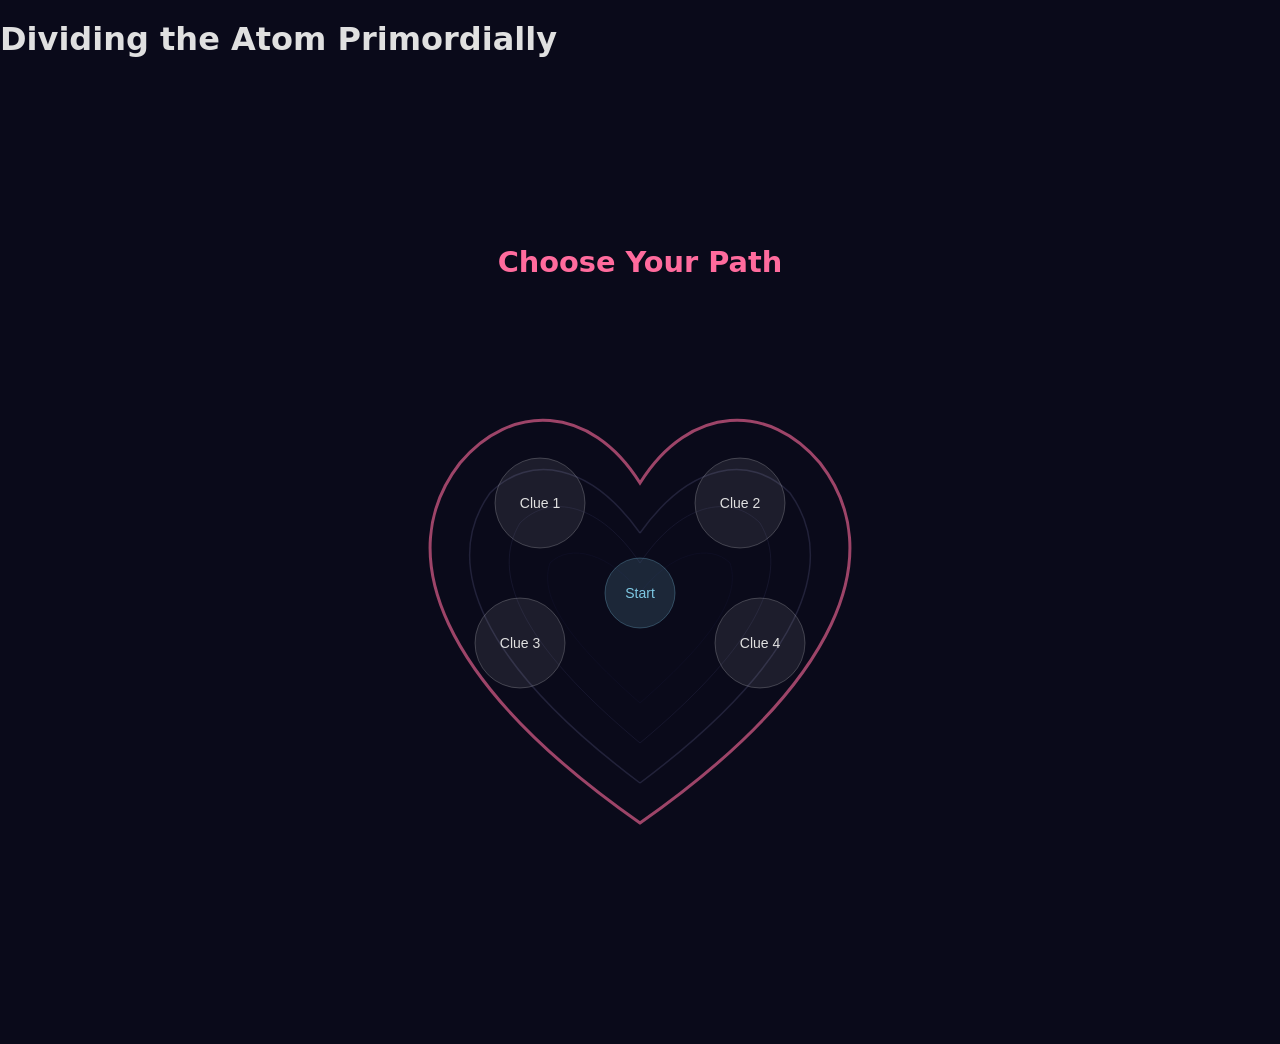
==== index.html @ 1be6e14a "Built site for gh-pages" ====
<!DOCTYPE html>
<html xmlns="http://www.w3.org/1999/xhtml" lang="en" xml:lang="en"><head>

<meta charset="utf-8">
<meta name="generator" content="quarto-1.9.38">

<meta name="viewport" content="width=device-width, initial-scale=1.0, user-scalable=yes">


<title>Dividing the Atom Primordially</title>
<style>
/* Default styles provided by pandoc.
** See https://pandoc.org/MANUAL.html#variables-for-html for config info.
*/
code{white-space: pre-wrap;}
span.smallcaps{font-variant: small-caps;}
div.columns{display: flex; gap: min(4vw, 1.5em);}
div.column{flex: auto; overflow-x: auto;}
div.hanging-indent{margin-left: 1.5em; text-indent: -1.5em;}
ul.task-list{list-style: none;}
ul.task-list li input[type="checkbox"] {
  width: 0.8em;
  margin: 0 0.8em 0.2em -1em; /* quarto-specific, see https://github.com/quarto-dev/quarto-cli/issues/4556 */ 
  vertical-align: middle;
}
.display.math{display: block; text-align: center; margin: 0.5rem auto;}
</style>


<script src="site_libs/clipboard/clipboard.min.js"></script>
<script src="site_libs/quarto-html/tabby.min.js"></script>
<script src="site_libs/quarto-html/popper.min.js"></script>
<script src="site_libs/quarto-html/tippy.umd.min.js"></script>
<script src="site_libs/quarto-html/anchor.min.js"></script>
<link href="site_libs/quarto-html/tippy.css" rel="stylesheet">
<link href="site_libs/quarto-html/light-border.css" rel="stylesheet">
<link href="site_libs/quarto-html/quarto-html-640605f58ae58ee79329c070719e555b.min.css" rel="stylesheet" append-hash="true" data-mode="light">
<link href="site_libs/quarto-html/quarto-syntax-highlighting-15634bcf2e68342d4ad2dfa704d543f6.css" rel="stylesheet" id="quarto-text-highlighting-styles">


<link rel="stylesheet" href="styles.css">
</head>

<body>


<header id="title-block-header">
<h1 class="title">Dividing the Atom Primordially</h1>

</header>


<section id="choose-your-path" class="heart-container">
<h1>Choose Your Path</h1>
<svg class="heart-svg" viewbox="0 0 600 600" xmlns="http://www.w3.org/2000/svg">
  <!-- Heart outline -->
  <path d="M300 520 C 100 380, 50 250, 120 160 C 170 100, 250 100, 300 180 C 350 100, 430 100, 480 160 C 550 250, 500 380, 300 520 Z" fill="none" stroke="#ff6b9d" stroke-width="3" opacity="0.6"></path>

  <!-- Labyrinth decorative paths -->
  <path d="M300 480 C 140 360, 100 260, 150 190 C 190 150, 250 160, 300 230" fill="none" stroke="#3a3a5a" stroke-width="1.5" opacity="0.5"></path>
  <path d="M300 480 C 460 360, 500 260, 450 190 C 410 150, 350 160, 300 230" fill="none" stroke="#3a3a5a" stroke-width="1.5" opacity="0.5"></path>
  <path d="M300 440 C 180 340, 150 270, 180 220 C 210 190, 260 200, 300 260" fill="none" stroke="#2a2a4a" stroke-width="1" opacity="0.4"></path>
  <path d="M300 440 C 420 340, 450 270, 420 220 C 390 190, 340 200, 300 260" fill="none" stroke="#2a2a4a" stroke-width="1" opacity="0.4"></path>
  <path d="M300 400 C 220 330, 200 290, 210 260 C 230 240, 270 250, 300 290" fill="none" stroke="#1a1a3a" stroke-width="1" opacity="0.3"></path>
  <path d="M300 400 C 380 330, 400 290, 390 260 C 370 240, 330 250, 300 290" fill="none" stroke="#1a1a3a" stroke-width="1" opacity="0.3"></path>

  <!-- Clue 1 - Top left zone -->
  <a href="./clue-1/">
    <circle class="clue-zone" cx="200" cy="200" r="45"></circle>
    <text class="clue-label" x="200" y="205">Clue 1</text>
  </a>

  <!-- Clue 2 - Top right zone -->
  <a href="./clue-2/">
    <circle class="clue-zone" cx="400" cy="200" r="45"></circle>
    <text class="clue-label" x="400" y="205">Clue 2</text>
  </a>

  <!-- Clue 3 - Bottom left zone -->
  <a href="./clue-3/">
    <circle class="clue-zone" cx="180" cy="340" r="45"></circle>
    <text class="clue-label" x="180" y="345">Clue 3</text>
  </a>

  <!-- Clue 4 - Bottom right zone -->
  <a href="./clue-4/">
    <circle class="clue-zone" cx="420" cy="340" r="45"></circle>
    <text class="clue-label" x="420" y="345">Clue 4</text>
  </a>

  <!-- Center start link -->
  <a href="./inicio/">
    <circle class="clue-zone" cx="300" cy="290" r="35" style="fill: rgba(126,200,227,0.15); stroke: rgba(126,200,227,0.3);"></circle>
    <text class="clue-label" x="300" y="295" style="fill: #7ec8e3;">Start</text>
  </a>
</svg>
</section>


<script id="quarto-html-after-body" type="application/javascript">
  window.document.addEventListener("DOMContentLoaded", function (event) {
    const tabsets =  window.document.querySelectorAll(".panel-tabset-tabby")
    tabsets.forEach(function(tabset) {
      const tabby = new Tabby('#' + tabset.id);
    });
    const icon = "";
    const anchorJS = new window.AnchorJS();
    anchorJS.options = {
      placement: 'right',
      icon: icon
    };
    anchorJS.add('.anchored');
    const isCodeAnnotation = (el) => {
      for (const clz of el.classList) {
        if (clz.startsWith('code-annotation-')) {                     
          return true;
        }
      }
      return false;
    }
    const onCopySuccess = function(e) {
      // button target
      const button = e.trigger;
      // don't keep focus
      button.blur();
      // flash "checked"
      button.classList.add('code-copy-button-checked');
      var currentTitle = button.getAttribute("title");
      button.setAttribute("title", "Copied!");
      let tooltip;
      if (window.bootstrap) {
        button.setAttribute("data-bs-toggle", "tooltip");
        button.setAttribute("data-bs-placement", "left");
        button.setAttribute("data-bs-title", "Copied!");
        tooltip = new bootstrap.Tooltip(button, 
          { trigger: "manual", 
            customClass: "code-copy-button-tooltip",
            offset: [0, -8]});
        tooltip.show();    
      }
      setTimeout(function() {
        if (tooltip) {
          tooltip.hide();
          button.removeAttribute("data-bs-title");
          button.removeAttribute("data-bs-toggle");
          button.removeAttribute("data-bs-placement");
        }
        button.setAttribute("title", currentTitle);
        button.classList.remove('code-copy-button-checked');
      }, 1000);
      // clear code selection
      e.clearSelection();
    }
    const getTextToCopy = function(trigger) {
      const outerScaffold = trigger.parentElement.cloneNode(true);
      const codeEl = outerScaffold.querySelector('code');
      for (const childEl of codeEl.children) {
        if (isCodeAnnotation(childEl)) {
          childEl.remove();
        }
      }
      return codeEl.innerText;
    }
    const clipboard = new window.ClipboardJS('.code-copy-button:not([data-in-quarto-modal])', {
      text: getTextToCopy
    });
    clipboard.on('success', onCopySuccess);
    if (window.document.getElementById('quarto-embedded-source-code-modal')) {
      const clipboardModal = new window.ClipboardJS('.code-copy-button[data-in-quarto-modal]', {
        text: getTextToCopy,
        container: window.document.getElementById('quarto-embedded-source-code-modal')
      });
      clipboardModal.on('success', onCopySuccess);
    }
      var localhostRegex = new RegExp(/^(?:http|https):\/\/localhost\:?[0-9]*\//);
      var mailtoRegex = new RegExp(/^mailto:/);
        var filterRegex = new RegExp("https:\/\/dar4datascience\.github\.io\/dividing-the-atom-primordially\/");
      var isInternal = (href) => {
          return filterRegex.test(href) || localhostRegex.test(href) || mailtoRegex.test(href);
      }
      // Inspect non-navigation links and adorn them if external
     var links = window.document.querySelectorAll('a[href]:not(.nav-link):not(.navbar-brand):not(.toc-action):not(.sidebar-link):not(.sidebar-item-toggle):not(.pagination-link):not(.no-external):not([aria-hidden]):not(.dropdown-item):not(.quarto-navigation-tool):not(.about-link)');
      for (var i=0; i<links.length; i++) {
        const link = links[i];
        if (!isInternal(link.href)) {
          // undo the damage that might have been done by quarto-nav.js in the case of
          // links that we want to consider external
          if (link.dataset.originalHref !== undefined) {
            link.href = link.dataset.originalHref;
          }
        }
      }
    function tippyHover(el, contentFn, onTriggerFn, onUntriggerFn) {
      const config = {
        allowHTML: true,
        maxWidth: 500,
        delay: 100,
        arrow: false,
        appendTo: function(el) {
            return el.parentElement;
        },
        interactive: true,
        interactiveBorder: 10,
        theme: 'light-border',
        placement: 'bottom-start',
      };
      if (contentFn) {
        config.content = contentFn;
      }
      if (onTriggerFn) {
        config.onTrigger = onTriggerFn;
      }
      if (onUntriggerFn) {
        config.onUntrigger = onUntriggerFn;
      }
      window.tippy(el, config); 
    }
    const noterefs = window.document.querySelectorAll('a[role="doc-noteref"]');
    for (var i=0; i<noterefs.length; i++) {
      const ref = noterefs[i];
      tippyHover(ref, function() {
        // use id or data attribute instead here
        let href = ref.getAttribute('data-footnote-href') || ref.getAttribute('href');
        try { href = new URL(href).hash; } catch {}
        const id = href.replace(/^#\/?/, "");
        const note = window.document.getElementById(id);
        if (note) {
          return note.innerHTML;
        } else {
          return "";
        }
      });
    }
    const xrefs = window.document.querySelectorAll('a.quarto-xref');
    const processXRef = (id, note) => {
      // Strip column container classes
      const stripColumnClz = (el) => {
        el.classList.remove("page-full", "page-columns");
        if (el.children) {
          for (const child of el.children) {
            stripColumnClz(child);
          }
        }
      }
      stripColumnClz(note)
      if (id === null || id.startsWith('sec-')) {
        // Special case sections, only their first couple elements
        const container = document.createElement("div");
        if (note.children && note.children.length > 2) {
          container.appendChild(note.children[0].cloneNode(true));
          for (let i = 1; i < note.children.length; i++) {
            const child = note.children[i];
            if (child.tagName === "P" && child.innerText === "") {
              continue;
            } else {
              container.appendChild(child.cloneNode(true));
              break;
            }
          }
          if (window.Quarto?.typesetMath) {
            window.Quarto.typesetMath(container);
          }
          return container.innerHTML
        } else {
          if (window.Quarto?.typesetMath) {
            window.Quarto.typesetMath(note);
          }
          return note.innerHTML;
        }
      } else {
        // Remove any anchor links if they are present
        const anchorLink = note.querySelector('a.anchorjs-link');
        if (anchorLink) {
          anchorLink.remove();
        }
        if (window.Quarto?.typesetMath) {
          window.Quarto.typesetMath(note);
        }
        if (note.classList.contains("callout")) {
          return note.outerHTML;
        } else {
          return note.innerHTML;
        }
      }
    }
    for (var i=0; i<xrefs.length; i++) {
      const xref = xrefs[i];
      tippyHover(xref, undefined, function(instance) {
        instance.disable();
        let url = xref.getAttribute('href');
        let hash = undefined; 
        if (url.startsWith('#')) {
          hash = url;
        } else {
          try { hash = new URL(url).hash; } catch {}
        }
        if (hash) {
          const id = hash.replace(/^#\/?/, "");
          const note = window.document.getElementById(id);
          if (note !== null) {
            try {
              const html = processXRef(id, note.cloneNode(true));
              instance.setContent(html);
            } finally {
              instance.enable();
              instance.show();
            }
          } else {
            // See if we can fetch this
            fetch(url.split('#')[0])
            .then(res => res.text())
            .then(html => {
              const parser = new DOMParser();
              const htmlDoc = parser.parseFromString(html, "text/html");
              const note = htmlDoc.getElementById(id);
              if (note !== null) {
                const html = processXRef(id, note);
                instance.setContent(html);
              } 
            }).finally(() => {
              instance.enable();
              instance.show();
            });
          }
        } else {
          // See if we can fetch a full url (with no hash to target)
          // This is a special case and we should probably do some content thinning / targeting
          fetch(url)
          .then(res => res.text())
          .then(html => {
            const parser = new DOMParser();
            const htmlDoc = parser.parseFromString(html, "text/html");
            const note = htmlDoc.querySelector('main.content');
            if (note !== null) {
              // This should only happen for chapter cross references
              // (since there is no id in the URL)
              // remove the first header
              if (note.children.length > 0 && note.children[0].tagName === "HEADER") {
                note.children[0].remove();
              }
              const html = processXRef(null, note);
              instance.setContent(html);
            } 
          }).finally(() => {
            instance.enable();
            instance.show();
          });
        }
      }, function(instance) {
      });
    }
        let selectedAnnoteEl;
        const selectorForAnnotation = ( cell, annotation) => {
          let cellAttr = 'data-code-cell="' + cell + '"';
          let lineAttr = 'data-code-annotation="' +  annotation + '"';
          const selector = 'span[' + cellAttr + '][' + lineAttr + ']';
          return selector;
        }
        const selectCodeLines = (annoteEl) => {
          const doc = window.document;
          const targetCell = annoteEl.getAttribute("data-target-cell");
          const targetAnnotation = annoteEl.getAttribute("data-target-annotation");
          const annoteSpan = window.document.querySelector(selectorForAnnotation(targetCell, targetAnnotation));
          const lines = annoteSpan.getAttribute("data-code-lines").split(",");
          const lineIds = lines.map((line) => {
            return targetCell + "-" + line;
          })
          let top = null;
          let height = null;
          let parent = null;
          if (lineIds.length > 0) {
              //compute the position of the single el (top and bottom and make a div)
              const el = window.document.getElementById(lineIds[0]);
              top = el.offsetTop;
              height = el.offsetHeight;
              parent = el.parentElement.parentElement;
            if (lineIds.length > 1) {
              const lastEl = window.document.getElementById(lineIds[lineIds.length - 1]);
              const bottom = lastEl.offsetTop + lastEl.offsetHeight;
              height = bottom - top;
            }
            if (top !== null && height !== null && parent !== null) {
              // cook up a div (if necessary) and position it 
              let div = window.document.getElementById("code-annotation-line-highlight");
              if (div === null) {
                div = window.document.createElement("div");
                div.setAttribute("id", "code-annotation-line-highlight");
                div.style.position = 'absolute';
                parent.appendChild(div);
              }
              div.style.top = top - 2 + "px";
              div.style.height = height + 4 + "px";
              div.style.left = 0;
              let gutterDiv = window.document.getElementById("code-annotation-line-highlight-gutter");
              if (gutterDiv === null) {
                gutterDiv = window.document.createElement("div");
                gutterDiv.setAttribute("id", "code-annotation-line-highlight-gutter");
                gutterDiv.style.position = 'absolute';
                const codeCell = window.document.getElementById(targetCell);
                const gutter = codeCell.querySelector('.code-annotation-gutter');
                gutter.appendChild(gutterDiv);
              }
              gutterDiv.style.top = top - 2 + "px";
              gutterDiv.style.height = height + 4 + "px";
            }
            selectedAnnoteEl = annoteEl;
          }
        };
        const unselectCodeLines = () => {
          const elementsIds = ["code-annotation-line-highlight", "code-annotation-line-highlight-gutter"];
          elementsIds.forEach((elId) => {
            const div = window.document.getElementById(elId);
            if (div) {
              div.remove();
            }
          });
          selectedAnnoteEl = undefined;
        };
          // Handle positioning of the toggle
      window.addEventListener(
        "resize",
        throttle(() => {
          elRect = undefined;
          if (selectedAnnoteEl) {
            selectCodeLines(selectedAnnoteEl);
          }
        }, 10)
      );
      function throttle(fn, ms) {
      let throttle = false;
      let timer;
        return (...args) => {
          if(!throttle) { // first call gets through
              fn.apply(this, args);
              throttle = true;
          } else { // all the others get throttled
              if(timer) clearTimeout(timer); // cancel #2
              timer = setTimeout(() => {
                fn.apply(this, args);
                timer = throttle = false;
              }, ms);
          }
        };
      }
        // Attach click handler to the DT
        const annoteDls = window.document.querySelectorAll('dt[data-target-cell]');
        for (const annoteDlNode of annoteDls) {
          annoteDlNode.addEventListener('click', (event) => {
            const clickedEl = event.target;
            if (clickedEl !== selectedAnnoteEl) {
              unselectCodeLines();
              const activeEl = window.document.querySelector('dt[data-target-cell].code-annotation-active');
              if (activeEl) {
                activeEl.classList.remove('code-annotation-active');
              }
              selectCodeLines(clickedEl);
              clickedEl.classList.add('code-annotation-active');
            } else {
              // Unselect the line
              unselectCodeLines();
              clickedEl.classList.remove('code-annotation-active');
            }
          });
        }
    const findCites = (el) => {
      const parentEl = el.parentElement;
      if (parentEl) {
        const cites = parentEl.dataset.cites;
        if (cites) {
          return {
            el,
            cites: cites.split(' ')
          };
        } else {
          return findCites(el.parentElement)
        }
      } else {
        return undefined;
      }
    };
    var bibliorefs = window.document.querySelectorAll('a[role="doc-biblioref"]');
    for (var i=0; i<bibliorefs.length; i++) {
      const ref = bibliorefs[i];
      const citeInfo = findCites(ref);
      if (citeInfo) {
        tippyHover(citeInfo.el, function() {
          var popup = window.document.createElement('div');
          citeInfo.cites.forEach(function(cite) {
            var citeDiv = window.document.createElement('div');
            citeDiv.classList.add('hanging-indent');
            citeDiv.classList.add('csl-entry');
            var biblioDiv = window.document.getElementById('ref-' + cite);
            if (biblioDiv) {
              citeDiv.innerHTML = biblioDiv.innerHTML;
            }
            popup.appendChild(citeDiv);
          });
          return popup.innerHTML;
        });
      }
    }
  });
  </script>




</body></html>
---- site_libs/quarto-html/tippy.css ----
.tippy-box[data-animation=fade][data-state=hidden]{opacity:0}[data-tippy-root]{max-width:calc(100vw - 10px)}.tippy-box{position:relative;background-color:#333;color:#fff;border-radius:4px;font-size:14px;line-height:1.4;white-space:normal;outline:0;transition-property:transform,visibility,opacity}.tippy-box[data-placement^=top]>.tippy-arrow{bottom:0}.tippy-box[data-placement^=top]>.tippy-arrow:before{bottom:-7px;left:0;border-width:8px 8px 0;border-top-color:initial;transform-origin:center top}.tippy-box[data-placement^=bottom]>.tippy-arrow{top:0}.tippy-box[data-placement^=bottom]>.tippy-arrow:before{top:-7px;left:0;border-width:0 8px 8px;border-bottom-color:initial;transform-origin:center bottom}.tippy-box[data-placement^=left]>.tippy-arrow{right:0}.tippy-box[data-placement^=left]>.tippy-arrow:before{border-width:8px 0 8px 8px;border-left-color:initial;right:-7px;transform-origin:center left}.tippy-box[data-placement^=right]>.tippy-arrow{left:0}.tippy-box[data-placement^=right]>.tippy-arrow:before{left:-7px;border-width:8px 8px 8px 0;border-right-color:initial;transform-origin:center right}.tippy-box[data-inertia][data-state=visible]{transition-timing-function:cubic-bezier(.54,1.5,.38,1.11)}.tippy-arrow{width:16px;height:16px;color:#333}.tippy-arrow:before{content:"";position:absolute;border-color:transparent;border-style:solid}.tippy-content{position:relative;padding:5px 9px;z-index:1}
---- site_libs/quarto-html/light-border.css ----
.tippy-box[data-theme~=light-border]{background-color:#fff;background-clip:padding-box;border:1px solid rgba(0,8,16,.15);color:#333;box-shadow:0 4px 14px -2px rgba(0,8,16,.08)}.tippy-box[data-theme~=light-border]>.tippy-backdrop{background-color:#fff}.tippy-box[data-theme~=light-border]>.tippy-arrow:after,.tippy-box[data-theme~=light-border]>.tippy-svg-arrow:after{content:"";position:absolute;z-index:-1}.tippy-box[data-theme~=light-border]>.tippy-arrow:after{border-color:transparent;border-style:solid}.tippy-box[data-theme~=light-border][data-placement^=top]>.tippy-arrow:before{border-top-color:#fff}.tippy-box[data-theme~=light-border][data-placement^=top]>.tippy-arrow:after{border-top-color:rgba(0,8,16,.2);border-width:7px 7px 0;top:17px;left:1px}.tippy-box[data-theme~=light-border][data-placement^=top]>.tippy-svg-arrow>svg{top:16px}.tippy-box[data-theme~=light-border][data-placement^=top]>.tippy-svg-arrow:after{top:17px}.tippy-box[data-theme~=light-border][data-placement^=bottom]>.tippy-arrow:before{border-bottom-color:#fff;bottom:16px}.tippy-box[data-theme~=light-border][data-placement^=bottom]>.tippy-arrow:after{border-bottom-color:rgba(0,8,16,.2);border-width:0 7px 7px;bottom:17px;left:1px}.tippy-box[data-theme~=light-border][data-placement^=bottom]>.tippy-svg-arrow>svg{bottom:16px}.tippy-box[data-theme~=light-border][data-placement^=bottom]>.tippy-svg-arrow:after{bottom:17px}.tippy-box[data-theme~=light-border][data-placement^=left]>.tippy-arrow:before{border-left-color:#fff}.tippy-box[data-theme~=light-border][data-placement^=left]>.tippy-arrow:after{border-left-color:rgba(0,8,16,.2);border-width:7px 0 7px 7px;left:17px;top:1px}.tippy-box[data-theme~=light-border][data-placement^=left]>.tippy-svg-arrow>svg{left:11px}.tippy-box[data-theme~=light-border][data-placement^=left]>.tippy-svg-arrow:after{left:12px}.tippy-box[data-theme~=light-border][data-placement^=right]>.tippy-arrow:before{border-right-color:#fff;right:16px}.tippy-box[data-theme~=light-border][data-placement^=right]>.tippy-arrow:after{border-width:7px 7px 7px 0;right:17px;top:1px;border-right-color:rgba(0,8,16,.2)}.tippy-box[data-theme~=light-border][data-placement^=right]>.tippy-svg-arrow>svg{right:11px}.tippy-box[data-theme~=light-border][data-placement^=right]>.tippy-svg-arrow:after{right:12px}.tippy-box[data-theme~=light-border]>.tippy-svg-arrow{fill:#fff}.tippy-box[data-theme~=light-border]>.tippy-svg-arrow:after{background-image:url([data-uri]);background-size:16px 6px;width:16px;height:6px}
---- site_libs/quarto-html/quarto-html-640605f58ae58ee79329c070719e555b.min.css ----
.top-right{position:absolute;top:1em;right:1em}.visually-hidden{border:0;clip:rect(0 0 0 0);height:auto;margin:0;overflow:hidden;padding:0;position:absolute;width:1px;white-space:nowrap}.hidden{display:none !important}.zindex-bottom{z-index:-1 !important}figure.figure{display:block}.quarto-layout-panel{margin-bottom:1em}.quarto-layout-panel>figure{width:100%}.quarto-layout-panel>figure>figcaption,.quarto-layout-panel>.panel-caption{margin-top:10pt}.quarto-layout-panel>.table-caption{margin-top:0px}.table-caption p{margin-bottom:.5em}.quarto-layout-row{display:flex;flex-direction:row;align-items:flex-start}.quarto-layout-valign-top{align-items:flex-start}.quarto-layout-valign-bottom{align-items:flex-end}.quarto-layout-valign-center{align-items:center}.quarto-layout-cell{position:relative;margin-right:20px}.quarto-layout-cell:last-child{margin-right:0}.quarto-layout-cell figure,.quarto-layout-cell>p{margin:.2em}.quarto-layout-cell img{max-width:100%}.quarto-layout-cell .html-widget{width:100% !important}.quarto-layout-cell div figure p{margin:0}.quarto-layout-cell figure{display:block;margin-inline-start:0;margin-inline-end:0}.quarto-layout-cell table{display:inline-table}.quarto-layout-cell-subref figcaption,figure .quarto-layout-row figure figcaption{text-align:center;font-style:italic}.quarto-figure{position:relative;margin-bottom:1em}.quarto-figure>figure{width:100%;margin-bottom:0}.quarto-figure-left>figure>p,.quarto-figure-left>figure>div{text-align:left}.quarto-figure-center>figure>p,.quarto-figure-center>figure>div{text-align:center}.quarto-figure-right>figure>p,.quarto-figure-right>figure>div{text-align:right}.quarto-figure>figure>div.cell-annotation,.quarto-figure>figure>div code{text-align:left}figure>p:empty{display:none}figure>p:first-child{margin-top:0;margin-bottom:0}figure>figcaption.quarto-float-caption-bottom{margin-bottom:.5em}figure>figcaption.quarto-float-caption-top{margin-top:.5em}div[id^=tbl-]{position:relative}.quarto-figure>.anchorjs-link{position:absolute;top:.6em;right:.5em}div[id^=tbl-]>.anchorjs-link{position:absolute;top:.7em;right:.3em}.quarto-figure:hover>.anchorjs-link,div[id^=tbl-]:hover>.anchorjs-link,h2:hover>.anchorjs-link,h3:hover>.anchorjs-link,h4:hover>.anchorjs-link,h5:hover>.anchorjs-link,h6:hover>.anchorjs-link,.reveal-anchorjs-link>.anchorjs-link{opacity:1}#title-block-header{margin-block-end:1rem;position:relative;margin-top:-1px}#title-block-header .abstract{margin-block-start:1rem}#title-block-header .abstract .abstract-title{font-weight:600}#title-block-header a{text-decoration:none}#title-block-header .author,#title-block-header .date,#title-block-header .doi{margin-block-end:.2rem}#title-block-header .quarto-title-block>div{display:flex}#title-block-header .quarto-title-block>div>h1{flex-grow:1}#title-block-header .quarto-title-block>div>button{flex-shrink:0;height:2.25rem;margin-top:0}tr.header>th>p:last-of-type{margin-bottom:0px}table,table.table{margin-top:.5rem;margin-bottom:.5rem}caption,.table-caption{padding-top:.5rem;padding-bottom:.5rem;text-align:center}figure.quarto-float-tbl figcaption.quarto-float-caption-top{margin-top:.5rem;margin-bottom:.25rem;text-align:center}figure.quarto-float-tbl figcaption.quarto-float-caption-bottom{padding-top:.25rem;margin-bottom:.5rem;text-align:center}.utterances{max-width:none;margin-left:-8px}iframe{margin-bottom:1em}details{margin-bottom:1em}details[show]{margin-bottom:0}details>summary{color:rgb(110.5,110.5,110.5)}details>summary>p:only-child{display:inline}div.code-copy-outer-scaffold{position:relative}dd code:not(.sourceCode),p code:not(.sourceCode){white-space:pre-wrap}code{white-space:pre}@media print{code{white-space:pre-wrap}}pre>code{display:block}pre>code.sourceCode{white-space:pre}pre>code.sourceCode>span>a:first-child::before{text-decoration:none}pre.code-overflow-wrap>code.sourceCode{white-space:pre-wrap}pre.code-overflow-scroll>code.sourceCode{white-space:pre}code a:any-link{color:inherit;text-decoration:none}code a:hover{color:inherit;text-decoration:underline}ul.task-list{padding-left:1em}[data-tippy-root]{display:inline-block}.tippy-content .footnote-back{display:none}.footnote-back{margin-left:.2em}.tippy-content{overflow-x:auto}.quarto-embedded-source-code{display:none}.quarto-unresolved-ref{font-weight:600}.quarto-cover-image{max-width:35%;float:right;margin-left:30px}.cell-output-display .widget-subarea{margin-bottom:1em}.cell-output-display:not(.no-overflow-x),.knitsql-table:not(.no-overflow-x){overflow-x:auto}.panel-input{margin-bottom:1em}.panel-input>div,.panel-input>div>div{display:inline-block;vertical-align:top;padding-right:12px}.panel-input>p:last-child{margin-bottom:0}.layout-sidebar{margin-bottom:1em}.layout-sidebar .tab-content{border:none}.tab-content>.page-columns.active{display:grid}div.sourceCode>iframe{width:100%;height:300px;margin-bottom:-0.5em}a{text-underline-offset:3px}.callout pre.sourceCode{padding-left:0}div.ansi-escaped-output{font-family:monospace;display:block}/*!
*
* ansi colors from IPython notebook's
*
* we also add `bright-[color]-` synonyms for the `-[color]-intense` classes since
* that seems to be what ansi_up emits
*
*/.ansi-black-fg{color:#3e424d}.ansi-black-bg{background-color:#3e424d}.ansi-black-intense-black,.ansi-bright-black-fg{color:#282c36}.ansi-black-intense-black,.ansi-bright-black-bg{background-color:#282c36}.ansi-red-fg{color:#e75c58}.ansi-red-bg{background-color:#e75c58}.ansi-red-intense-red,.ansi-bright-red-fg{color:#b22b31}.ansi-red-intense-red,.ansi-bright-red-bg{background-color:#b22b31}.ansi-green-fg{color:#00a250}.ansi-green-bg{background-color:#00a250}.ansi-green-intense-green,.ansi-bright-green-fg{color:#007427}.ansi-green-intense-green,.ansi-bright-green-bg{background-color:#007427}.ansi-yellow-fg{color:#ddb62b}.ansi-yellow-bg{background-color:#ddb62b}.ansi-yellow-intense-yellow,.ansi-bright-yellow-fg{color:#b27d12}.ansi-yellow-intense-yellow,.ansi-bright-yellow-bg{background-color:#b27d12}.ansi-blue-fg{color:#208ffb}.ansi-blue-bg{background-color:#208ffb}.ansi-blue-intense-blue,.ansi-bright-blue-fg{color:#0065ca}.ansi-blue-intense-blue,.ansi-bright-blue-bg{background-color:#0065ca}.ansi-magenta-fg{color:#d160c4}.ansi-magenta-bg{background-color:#d160c4}.ansi-magenta-intense-magenta,.ansi-bright-magenta-fg{color:#a03196}.ansi-magenta-intense-magenta,.ansi-bright-magenta-bg{background-color:#a03196}.ansi-cyan-fg{color:#60c6c8}.ansi-cyan-bg{background-color:#60c6c8}.ansi-cyan-intense-cyan,.ansi-bright-cyan-fg{color:#258f8f}.ansi-cyan-intense-cyan,.ansi-bright-cyan-bg{background-color:#258f8f}.ansi-white-fg{color:#c5c1b4}.ansi-white-bg{background-color:#c5c1b4}.ansi-white-intense-white,.ansi-bright-white-fg{color:#a1a6b2}.ansi-white-intense-white,.ansi-bright-white-bg{background-color:#a1a6b2}.ansi-default-inverse-fg{color:#fff}.ansi-default-inverse-bg{background-color:#000}.ansi-bold{font-weight:bold}.ansi-underline{text-decoration:underline}:root{--quarto-body-bg: #fff;--quarto-body-color: #222;--quarto-text-muted: rgb(110.5, 110.5, 110.5);--quarto-border-color: rgb(110.5, 110.5, 110.5);--quarto-border-width: 1px;--quarto-border-radius: 4px}table.gt_table{color:var(--quarto-body-color);font-size:1em;width:100%;background-color:rgba(0,0,0,0);border-top-width:inherit;border-bottom-width:inherit;border-color:var(--quarto-border-color)}table.gt_table th.gt_column_spanner_outer{color:var(--quarto-body-color);background-color:rgba(0,0,0,0);border-top-width:inherit;border-bottom-width:inherit;border-color:var(--quarto-border-color)}table.gt_table th.gt_col_heading{color:var(--quarto-body-color);font-weight:bold;background-color:rgba(0,0,0,0)}table.gt_table thead.gt_col_headings{border-bottom:1px solid currentColor;border-top-width:inherit;border-top-color:var(--quarto-border-color)}table.gt_table thead.gt_col_headings:not(:first-child){border-top-width:1px;border-top-color:var(--quarto-border-color)}table.gt_table td.gt_row{border-bottom-width:1px;border-bottom-color:var(--quarto-border-color);border-top-width:0px}table.gt_table tbody.gt_table_body{border-top-width:1px;border-bottom-width:1px;border-bottom-color:var(--quarto-border-color);border-top-color:currentColor}div.columns{display:initial;gap:initial}div.column{display:inline-block;overflow-x:initial;vertical-align:top;width:50%}.code-annotation-tip-content{word-wrap:break-word}.code-annotation-container-hidden{display:none !important}dl.code-annotation-container-grid{display:grid;grid-template-columns:min-content auto}dl.code-annotation-container-grid dt{grid-column:1}dl.code-annotation-container-grid dd{grid-column:2}pre.sourceCode.code-annotation-code{padding-right:0}code.sourceCode .code-annotation-anchor{z-index:100;position:relative;float:right;background-color:rgba(0,0,0,0)}input[type=checkbox]{margin-right:.5ch}:root{--mermaid-bg-color: #fff;--mermaid-edge-color: #999;--mermaid-node-fg-color: #222;--mermaid-fg-color: #222;--mermaid-fg-color--lighter: rgb(59.5, 59.5, 59.5);--mermaid-fg-color--lightest: #555555;--mermaid-font-family: sans-serif;--mermaid-label-bg-color: #fff;--mermaid-label-fg-color: #468;--mermaid-node-bg-color: rgba(68, 102, 136, 0.1);--mermaid-node-fg-color: #222}@media print{:root{font-size:11pt}#quarto-sidebar,#TOC,.nav-page{display:none}.page-columns .content{grid-column-start:page-start}.fixed-top{position:relative}.panel-caption,.figure-caption,figcaption{color:#666}}body.quarto-light .dark-content{display:none !important}body.quarto-dark .light-content{display:none !important}.code-copy-button{position:absolute;top:0;right:0;border:0;margin-top:5px;margin-right:5px;background-color:rgba(0,0,0,0);z-index:3}.code-copy-button-tooltip{font-size:.75em}div.code-copy-outer-scaffold:hover>.code-copy-button>.bi::before{display:inline-block;height:1rem;width:1rem;content:"";vertical-align:-0.125em;background-image:url('data:image/svg+xml,<svg xmlns="http://www.w3.org/2000/svg" width="16" height="16" fill="rgb(111, 111, 111)" viewBox="0 0 16 16"><path d="M4 1.5H3a2 2 0 0 0-2 2V14a2 2 0 0 0 2 2h10a2 2 0 0 0 2-2V3.5a2 2 0 0 0-2-2h-1v1h1a1 1 0 0 1 1 1V14a1 1 0 0 1-1 1H3a1 1 0 0 1-1-1V3.5a1 1 0 0 1 1-1h1v-1z"/><path d="M9.5 1a.5.5 0 0 1 .5.5v1a.5.5 0 0 1-.5.5h-3a.5.5 0 0 1-.5-.5v-1a.5.5 0 0 1 .5-.5h3zm-3-1A1.5 1.5 0 0 0 5 1.5v1A1.5 1.5 0 0 0 6.5 4h3A1.5 1.5 0 0 0 11 2.5v-1A1.5 1.5 0 0 0 9.5 0h-3z"/></svg>');background-repeat:no-repeat;background-size:1rem 1rem}div.code-copy-outer-scaffold:hover>.code-copy-button-checked>.bi::before{background-image:url('data:image/svg+xml,<svg xmlns="http://www.w3.org/2000/svg" width="16" height="16" fill="rgb(111, 111, 111)" viewBox="0 0 16 16"><path d="M13.854 3.646a.5.5 0 0 1 0 .708l-7 7a.5.5 0 0 1-.708 0l-3.5-3.5a.5.5 0 1 1 .708-.708L6.5 10.293l6.646-6.647a.5.5 0 0 1 .708 0z"/></svg>')}div.code-copy-outer-scaffold:hover>.code-copy-button:hover>.bi::before{background-image:url('data:image/svg+xml,<svg xmlns="http://www.w3.org/2000/svg" width="16" height="16" fill="rgb(13, 110, 253)" viewBox="0 0 16 16"><path d="M4 1.5H3a2 2 0 0 0-2 2V14a2 2 0 0 0 2 2h10a2 2 0 0 0 2-2V3.5a2 2 0 0 0-2-2h-1v1h1a1 1 0 0 1 1 1V14a1 1 0 0 1-1 1H3a1 1 0 0 1-1-1V3.5a1 1 0 0 1 1-1h1v-1z"/><path d="M9.5 1a.5.5 0 0 1 .5.5v1a.5.5 0 0 1-.5.5h-3a.5.5 0 0 1-.5-.5v-1a.5.5 0 0 1 .5-.5h3zm-3-1A1.5 1.5 0 0 0 5 1.5v1A1.5 1.5 0 0 0 6.5 4h3A1.5 1.5 0 0 0 11 2.5v-1A1.5 1.5 0 0 0 9.5 0h-3z"/></svg>')}div.code-copy-outer-scaffold:hover>.code-copy-button-checked:hover>.bi::before{background-image:url('data:image/svg+xml,<svg xmlns="http://www.w3.org/2000/svg" width="16" height="16" fill="rgb(13, 110, 253)"  viewBox="0 0 16 16"><path d="M13.854 3.646a.5.5 0 0 1 0 .708l-7 7a.5.5 0 0 1-.708 0l-3.5-3.5a.5.5 0 1 1 .708-.708L6.5 10.293l6.646-6.647a.5.5 0 0 1 .708 0z"/></svg>')}.panel-tabset [role=tablist]{border-bottom:1px solid #dee2e6;list-style:none;margin:0;padding:0;width:100%}.panel-tabset [role=tablist] *{-webkit-box-sizing:border-box;box-sizing:border-box}@media(min-width: 30em){.panel-tabset [role=tablist] li{display:inline-block}}.panel-tabset [role=tab]{border:1px solid rgba(0,0,0,0);border-top-color:#dee2e6;display:block;padding:.5em 1em;text-decoration:none}@media(min-width: 30em){.panel-tabset [role=tab]{border-top-color:rgba(0,0,0,0);display:inline-block;margin-bottom:-1px}}.panel-tabset [role=tab][aria-selected=true]{background-color:#dee2e6}@media(min-width: 30em){.panel-tabset [role=tab][aria-selected=true]{background-color:rgba(0,0,0,0);border:1px solid #dee2e6;border-bottom-color:#fff}}@media(min-width: 30em){.panel-tabset [role=tab]:hover:not([aria-selected=true]){border:1px solid #dee2e6}}.img-fluid{max-width:100%;height:auto}:root{--quarto-scss-export-body-bg: #fff;--quarto-scss-export-body-color: #222;--quarto-scss-export-text-muted: rgb(110.5, 110.5, 110.5);--quarto-scss-export-border-color: rgb(110.5, 110.5, 110.5);--quarto-scss-export-table-border-color: rgb(110.5, 110.5, 110.5);--quarto-scss-export-btn-code-copy-color: rgb(110.5, 110.5, 110.5);--quarto-scss-export-btn-code-copy-color-active: #0d6efd;--quarto-scss-export-primary: #468;--quarto-scss-export-secondary: #999;--quarto-scss-export-mermaid-bg-color: #fff;--quarto-scss-export-mermaid-edge-color: #999;--quarto-scss-export-mermaid-node-fg-color: #222;--quarto-scss-export-mermaid-fg-color: #222;--quarto-scss-export-mermaid-fg-color--lighter: rgb(59.5, 59.5, 59.5);--quarto-scss-export-mermaid-fg-color--lightest: #555555;--quarto-scss-export-mermaid-label-bg-color: #fff;--quarto-scss-export-mermaid-label-fg-color: #468;--quarto-scss-export-mermaid-node-bg-color: rgba(68, 102, 136, 0.1);--quarto-scss-export-tabset-border-color: rgb(222, 226, 230)}
---- site_libs/quarto-html/quarto-syntax-highlighting-15634bcf2e68342d4ad2dfa704d543f6.css ----
/* quarto syntax highlight colors */
:root {
  --quarto-hl-ot-color: #003B4F;
  --quarto-hl-at-color: #657422;
  --quarto-hl-ss-color: #20794D;
  --quarto-hl-an-color: #5E5E5E;
  --quarto-hl-fu-color: #4758AB;
  --quarto-hl-st-color: #20794D;
  --quarto-hl-cf-color: #003B4F;
  --quarto-hl-op-color: #5E5E5E;
  --quarto-hl-er-color: #AD0000;
  --quarto-hl-bn-color: #AD0000;
  --quarto-hl-al-color: #AD0000;
  --quarto-hl-va-color: #111111;
  --quarto-hl-bu-color: inherit;
  --quarto-hl-ex-color: inherit;
  --quarto-hl-pp-color: #AD0000;
  --quarto-hl-in-color: #5E5E5E;
  --quarto-hl-vs-color: #20794D;
  --quarto-hl-wa-color: #5E5E5E;
  --quarto-hl-do-color: #5E5E5E;
  --quarto-hl-im-color: #00769E;
  --quarto-hl-ch-color: #20794D;
  --quarto-hl-dt-color: #AD0000;
  --quarto-hl-fl-color: #AD0000;
  --quarto-hl-co-color: #5E5E5E;
  --quarto-hl-cv-color: #5E5E5E;
  --quarto-hl-cn-color: #8f5902;
  --quarto-hl-sc-color: #5E5E5E;
  --quarto-hl-dv-color: #AD0000;
  --quarto-hl-kw-color: #003B4F;
}

/* other quarto variables */
:root {
  --quarto-font-monospace: SFMono-Regular, Menlo, Monaco, Consolas, "Liberation Mono", "Courier New", monospace;
}

/* syntax highlight based on Pandoc's rules */
pre > code.sourceCode > span {
  color: #003B4F;
}

code.sourceCode > span {
  color: #003B4F;
}

div.sourceCode,
div.sourceCode pre.sourceCode {
  color: #003B4F;
}

/* Normal */
code span {
  color: #003B4F;
}

/* Alert */
code span.al {
  color: #AD0000;
  font-style: inherit;
}

/* Annotation */
code span.an {
  color: #5E5E5E;
  font-style: inherit;
}

/* Attribute */
code span.at {
  color: #657422;
  font-style: inherit;
}

/* BaseN */
code span.bn {
  color: #AD0000;
  font-style: inherit;
}

/* BuiltIn */
code span.bu {
  font-style: inherit;
}

/* ControlFlow */
code span.cf {
  color: #003B4F;
  font-weight: bold;
  font-style: inherit;
}

/* Char */
code span.ch {
  color: #20794D;
  font-style: inherit;
}

/* Constant */
code span.cn {
  color: #8f5902;
  font-style: inherit;
}

/* Comment */
code span.co {
  color: #5E5E5E;
  font-style: inherit;
}

/* CommentVar */
code span.cv {
  color: #5E5E5E;
  font-style: italic;
}

/* Documentation */
code span.do {
  color: #5E5E5E;
  font-style: italic;
}

/* DataType */
code span.dt {
  color: #AD0000;
  font-style: inherit;
}

/* DecVal */
code span.dv {
  color: #AD0000;
  font-style: inherit;
}

/* Error */
code span.er {
  color: #AD0000;
  font-style: inherit;
}

/* Extension */
code span.ex {
  font-style: inherit;
}

/* Float */
code span.fl {
  color: #AD0000;
  font-style: inherit;
}

/* Function */
code span.fu {
  color: #4758AB;
  font-style: inherit;
}

/* Import */
code span.im {
  color: #00769E;
  font-style: inherit;
}

/* Information */
code span.in {
  color: #5E5E5E;
  font-style: inherit;
}

/* Keyword */
code span.kw {
  color: #003B4F;
  font-weight: bold;
  font-style: inherit;
}

/* Operator */
code span.op {
  color: #5E5E5E;
  font-style: inherit;
}

/* Other */
code span.ot {
  color: #003B4F;
  font-style: inherit;
}

/* Preprocessor */
code span.pp {
  color: #AD0000;
  font-style: inherit;
}

/* SpecialChar */
code span.sc {
  color: #5E5E5E;
  font-style: inherit;
}

/* SpecialString */
code span.ss {
  color: #20794D;
  font-style: inherit;
}

/* String */
code span.st {
  color: #20794D;
  font-style: inherit;
}

/* Variable */
code span.va {
  color: #111111;
  font-style: inherit;
}

/* VerbatimString */
code span.vs {
  color: #20794D;
  font-style: inherit;
}

/* Warning */
code span.wa {
  color: #5E5E5E;
  font-style: italic;
}

.prevent-inlining {
  content: "</";
}

/*# sourceMappingURL=f23921c56f73e400b49028c9186a1aa0.css.map */
---- styles.css ----
body {
  background-color: #0a0a1a;
  color: #e0e0e0;
  font-family: 'Segoe UI', system-ui, sans-serif;
  margin: 0;
  padding: 0;
}

.heart-container {
  display: flex;
  flex-direction: column;
  align-items: center;
  justify-content: center;
  min-height: 100vh;
  padding: 2rem;
}

.heart-container h1 {
  color: #ff6b9d;
  font-size: 1.8rem;
  margin-bottom: 1.5rem;
  text-align: center;
}

.heart-svg {
  width: 100%;
  max-width: 600px;
  height: auto;
}

.heart-svg a {
  cursor: pointer;
}

.heart-svg a:hover .clue-zone {
  fill: rgba(255, 107, 157, 0.4);
  stroke: #ff6b9d;
  stroke-width: 2;
}

.clue-zone {
  fill: rgba(255, 255, 255, 0.08);
  stroke: rgba(255, 255, 255, 0.2);
  stroke-width: 1;
  transition: all 0.3s ease;
}

.clue-label {
  fill: #e0e0e0;
  font-size: 14px;
  font-family: 'Segoe UI', sans-serif;
  text-anchor: middle;
  pointer-events: none;
}

.inicio-page {
  display: flex;
  flex-direction: column;
  align-items: center;
  justify-content: center;
  min-height: 100vh;
  padding: 2rem;
  text-align: center;
}

.inicio-page h1 {
  color: #ff6b9d;
  font-size: 2.5rem;
  margin-bottom: 1rem;
}

.inicio-page p {
  color: #b0b0c0;
  font-size: 1.2rem;
  max-width: 500px;
  margin-bottom: 2rem;
}

.inicio-page a {
  color: #ff6b9d;
  text-decoration: none;
  font-size: 1.1rem;
  border: 1px solid #ff6b9d;
  padding: 0.75rem 2rem;
  border-radius: 8px;
  transition: all 0.3s ease;
}

.inicio-page a:hover {
  background-color: #ff6b9d;
  color: #0a0a1a;
}

.clue-page {
  display: flex;
  flex-direction: column;
  align-items: center;
  justify-content: center;
  min-height: 100vh;
  padding: 2rem;
  text-align: center;
}

.clue-page h1 {
  color: #ff6b9d;
  font-size: 2rem;
  margin-bottom: 1.5rem;
}

.clue-page p {
  color: #b0b0c0;
  font-size: 1.1rem;
  max-width: 600px;
  margin-bottom: 2rem;
}

.clue-page a {
  color: #7ec8e3;
  text-decoration: none;
  font-size: 1rem;
  transition: color 0.3s ease;
}

.clue-page a:hover {
  color: #ff6b9d;
}
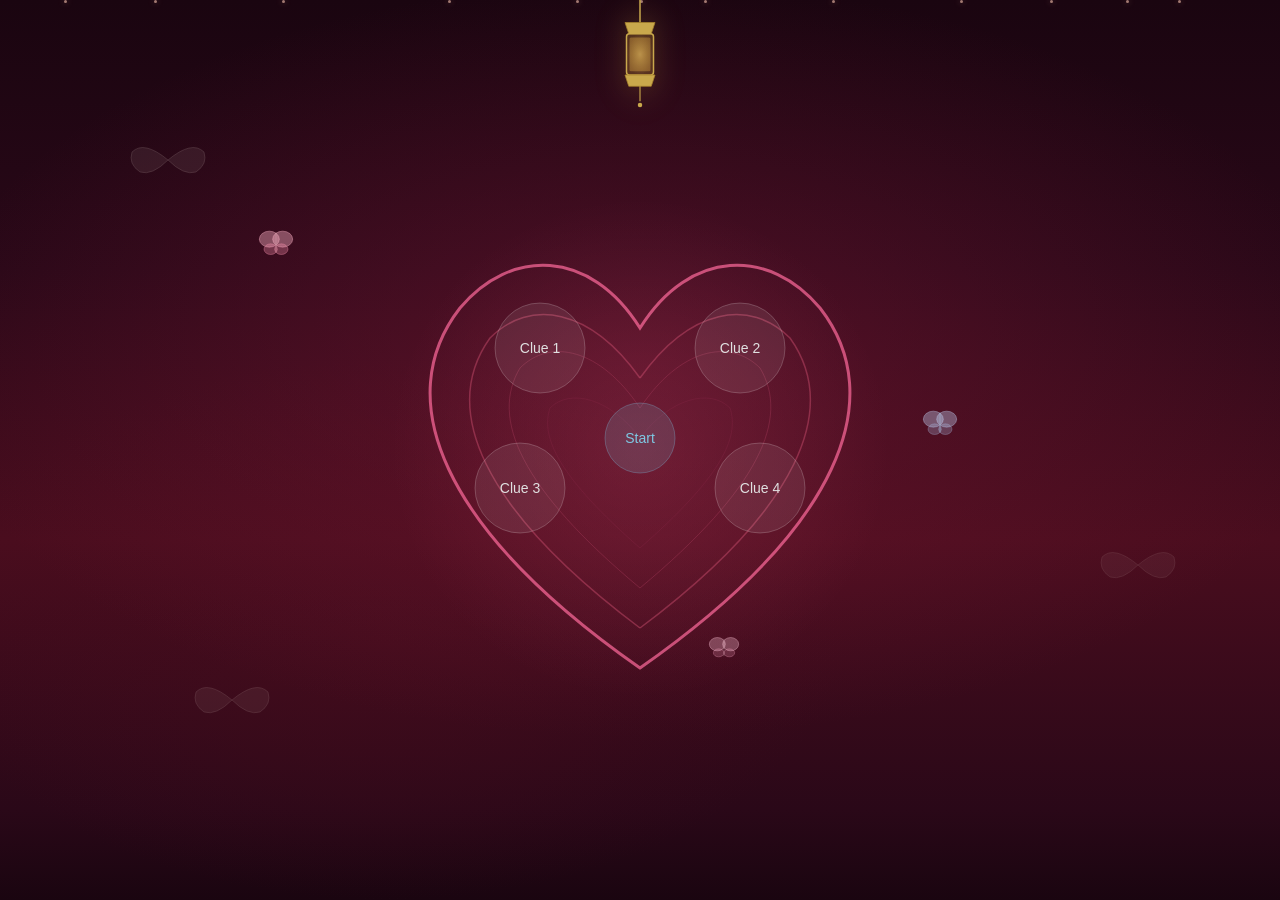
==== commit 98077c1e: "Built site for gh-pages" ====
--- a/index.html
+++ b/index.html
@@ -7,7 +7,7 @@
 <meta name="viewport" content="width=device-width, initial-scale=1.0, user-scalable=yes">
 
 
-<title>Dividing the Atom Primordially</title>
+<title>index</title>
 <style>
 /* Default styles provided by pandoc.
 ** See https://pandoc.org/MANUAL.html#variables-for-html for config info.
@@ -44,57 +44,122 @@
 <body>
 
 
-<header id="title-block-header">
-<h1 class="title">Dividing the Atom Primordially</h1>
-
-</header>
-
-
-<section id="choose-your-path" class="heart-container">
-<h1>Choose Your Path</h1>
-<svg class="heart-svg" viewbox="0 0 600 600" xmlns="http://www.w3.org/2000/svg">
-  <!-- Heart outline -->
-  <path d="M300 520 C 100 380, 50 250, 120 160 C 170 100, 250 100, 300 180 C 350 100, 430 100, 480 160 C 550 250, 500 380, 300 520 Z" fill="none" stroke="#ff6b9d" stroke-width="3" opacity="0.6"></path>
-
-  <!-- Labyrinth decorative paths -->
-  <path d="M300 480 C 140 360, 100 260, 150 190 C 190 150, 250 160, 300 230" fill="none" stroke="#3a3a5a" stroke-width="1.5" opacity="0.5"></path>
-  <path d="M300 480 C 460 360, 500 260, 450 190 C 410 150, 350 160, 300 230" fill="none" stroke="#3a3a5a" stroke-width="1.5" opacity="0.5"></path>
-  <path d="M300 440 C 180 340, 150 270, 180 220 C 210 190, 260 200, 300 260" fill="none" stroke="#2a2a4a" stroke-width="1" opacity="0.4"></path>
-  <path d="M300 440 C 420 340, 450 270, 420 220 C 390 190, 340 200, 300 260" fill="none" stroke="#2a2a4a" stroke-width="1" opacity="0.4"></path>
-  <path d="M300 400 C 220 330, 200 290, 210 260 C 230 240, 270 250, 300 290" fill="none" stroke="#1a1a3a" stroke-width="1" opacity="0.3"></path>
-  <path d="M300 400 C 380 330, 400 290, 390 260 C 370 240, 330 250, 300 290" fill="none" stroke="#1a1a3a" stroke-width="1" opacity="0.3"></path>
-
-  <!-- Clue 1 - Top left zone -->
-  <a href="./clue-1/">
-    <circle class="clue-zone" cx="200" cy="200" r="45"></circle>
-    <text class="clue-label" x="200" y="205">Clue 1</text>
-  </a>
-
-  <!-- Clue 2 - Top right zone -->
-  <a href="./clue-2/">
-    <circle class="clue-zone" cx="400" cy="200" r="45"></circle>
-    <text class="clue-label" x="400" y="205">Clue 2</text>
-  </a>
-
-  <!-- Clue 3 - Bottom left zone -->
-  <a href="./clue-3/">
-    <circle class="clue-zone" cx="180" cy="340" r="45"></circle>
-    <text class="clue-label" x="180" y="345">Clue 3</text>
-  </a>
-
-  <!-- Clue 4 - Bottom right zone -->
-  <a href="./clue-4/">
-    <circle class="clue-zone" cx="420" cy="340" r="45"></circle>
-    <text class="clue-label" x="420" y="345">Clue 4</text>
-  </a>
-
-  <!-- Center start link -->
-  <a href="./inicio/">
-    <circle class="clue-zone" cx="300" cy="290" r="35" style="fill: rgba(126,200,227,0.15); stroke: rgba(126,200,227,0.3);"></circle>
-    <text class="clue-label" x="300" y="295" style="fill: #7ec8e3;">Start</text>
-  </a>
-</svg>
-</section>
+
+
+
+<div class="heart-scene">
+<div class="scene-bg"></div>
+
+<div class="particles">
+  <span class="particle"></span><span class="particle"></span><span class="particle"></span>
+  <span class="particle"></span><span class="particle"></span><span class="particle"></span>
+  <span class="particle"></span><span class="particle"></span><span class="particle"></span>
+  <span class="particle"></span><span class="particle"></span><span class="particle"></span>
+</div>
+
+<div class="lantern-wrapper">
+  <svg class="lantern-svg" viewbox="0 0 80 200" xmlns="http://www.w3.org/2000/svg">
+    <line x1="40" y1="0" x2="40" y2="30" stroke="#c9a84c" stroke-width="2"></line>
+    <path d="M20 30 L60 30 L55 45 L25 45 Z" fill="#c9a84c" stroke="#a8842c" stroke-width="1"></path>
+    <rect x="22" y="45" width="36" height="55" rx="4" fill="url(#lanternGlow)" stroke="#c9a84c" stroke-width="2"></rect>
+    <rect x="26" y="50" width="28" height="45" rx="2" fill="rgba(255,200,80,0.3)"></rect>
+    <path d="M20 100 L60 100 L55 115 L25 115 Z" fill="#c9a84c" stroke="#a8842c" stroke-width="1"></path>
+    <line x1="40" y1="115" x2="40" y2="135" stroke="#c9a84c" stroke-width="1.5"></line>
+    <circle cx="40" cy="140" r="3" fill="#c9a84c"></circle>
+    <defs>
+      <radialgradient id="lanternGlow">
+        <stop offset="0%" stop-color="rgba(255,220,120,0.5)"></stop>
+        <stop offset="100%" stop-color="rgba(200,150,50,0.2)"></stop>
+      </radialgradient>
+    </defs>
+  </svg>
+</div>
+
+<div class="wings">
+  <svg class="wing wing-1" viewbox="0 0 100 60" xmlns="http://www.w3.org/2000/svg">
+    <path d="M50 30 Q20 5 5 20 Q0 35 15 45 Q30 50 50 30" fill="rgba(255,240,230,0.15)" stroke="rgba(255,240,230,0.3)" stroke-width="1"></path>
+    <path d="M50 30 Q80 5 95 20 Q100 35 85 45 Q70 50 50 30" fill="rgba(255,240,230,0.15)" stroke="rgba(255,240,230,0.3)" stroke-width="1"></path>
+  </svg>
+  <svg class="wing wing-2" viewbox="0 0 100 60" xmlns="http://www.w3.org/2000/svg">
+    <path d="M50 30 Q20 5 5 20 Q0 35 15 45 Q30 50 50 30" fill="rgba(255,240,230,0.1)" stroke="rgba(255,240,230,0.2)" stroke-width="1"></path>
+    <path d="M50 30 Q80 5 95 20 Q100 35 85 45 Q70 50 50 30" fill="rgba(255,240,230,0.1)" stroke="rgba(255,240,230,0.2)" stroke-width="1"></path>
+  </svg>
+  <svg class="wing wing-3" viewbox="0 0 100 60" xmlns="http://www.w3.org/2000/svg">
+    <path d="M50 30 Q20 5 5 20 Q0 35 15 45 Q30 50 50 30" fill="rgba(255,240,230,0.12)" stroke="rgba(255,240,230,0.25)" stroke-width="1"></path>
+    <path d="M50 30 Q80 5 95 20 Q100 35 85 45 Q70 50 50 30" fill="rgba(255,240,230,0.12)" stroke="rgba(255,240,230,0.25)" stroke-width="1"></path>
+  </svg>
+</div>
+
+<div class="butterflies">
+  <svg class="butterfly butterfly-1" viewbox="0 0 60 50" xmlns="http://www.w3.org/2000/svg">
+    <ellipse cx="20" cy="20" rx="15" ry="12" fill="rgba(255,180,200,0.4)" stroke="rgba(255,180,200,0.6)" stroke-width="1"></ellipse>
+    <ellipse cx="40" cy="20" rx="15" ry="12" fill="rgba(255,180,200,0.4)" stroke="rgba(255,180,200,0.6)" stroke-width="1"></ellipse>
+    <ellipse cx="22" cy="35" rx="10" ry="8" fill="rgba(255,150,180,0.3)" stroke="rgba(255,150,180,0.5)" stroke-width="1"></ellipse>
+    <ellipse cx="38" cy="35" rx="10" ry="8" fill="rgba(255,150,180,0.3)" stroke="rgba(255,150,180,0.5)" stroke-width="1"></ellipse>
+    <line x1="30" y1="10" x2="30" y2="40" stroke="rgba(200,150,160,0.5)" stroke-width="1.5"></line>
+  </svg>
+  <svg class="butterfly butterfly-2" viewbox="0 0 60 50" xmlns="http://www.w3.org/2000/svg">
+    <ellipse cx="20" cy="20" rx="15" ry="12" fill="rgba(200,220,255,0.35)" stroke="rgba(200,220,255,0.5)" stroke-width="1"></ellipse>
+    <ellipse cx="40" cy="20" rx="15" ry="12" fill="rgba(200,220,255,0.35)" stroke="rgba(200,220,255,0.5)" stroke-width="1"></ellipse>
+    <ellipse cx="22" cy="35" rx="10" ry="8" fill="rgba(180,200,240,0.25)" stroke="rgba(180,200,240,0.4)" stroke-width="1"></ellipse>
+    <ellipse cx="38" cy="35" rx="10" ry="8" fill="rgba(180,200,240,0.25)" stroke="rgba(180,200,240,0.4)" stroke-width="1"></ellipse>
+    <line x1="30" y1="10" x2="30" y2="40" stroke="rgba(160,180,210,0.5)" stroke-width="1.5"></line>
+  </svg>
+  <svg class="butterfly butterfly-3" viewbox="0 0 60 50" xmlns="http://www.w3.org/2000/svg">
+    <ellipse cx="20" cy="20" rx="12" ry="10" fill="rgba(255,200,220,0.3)" stroke="rgba(255,200,220,0.5)" stroke-width="1"></ellipse>
+    <ellipse cx="40" cy="20" rx="12" ry="10" fill="rgba(255,200,220,0.3)" stroke="rgba(255,200,220,0.5)" stroke-width="1"></ellipse>
+    <ellipse cx="22" cy="33" rx="8" ry="6" fill="rgba(255,170,200,0.2)" stroke="rgba(255,170,200,0.4)" stroke-width="1"></ellipse>
+    <ellipse cx="38" cy="33" rx="8" ry="6" fill="rgba(255,170,200,0.2)" stroke="rgba(255,170,200,0.4)" stroke-width="1"></ellipse>
+    <line x1="30" y1="12" x2="30" y2="38" stroke="rgba(200,160,170,0.4)" stroke-width="1.5"></line>
+  </svg>
+</div>
+
+<div class="heart-interactive">
+  <svg class="heart-svg" viewbox="0 0 600 600" xmlns="http://www.w3.org/2000/svg">
+    <defs>
+      <radialgradient id="heartGlow">
+        <stop offset="0%" stop-color="rgba(255,100,140,0.15)"></stop>
+        <stop offset="100%" stop-color="rgba(255,100,140,0)"></stop>
+      </radialgradient>
+      <filter id="heartBlur">
+        <fegaussianblur stddeviation="8"></fegaussianblur>
+      </filter>
+    </defs>
+
+    <circle cx="300" cy="300" r="250" fill="url(#heartGlow)"></circle>
+
+    <path d="M300 520 C 100 380, 50 250, 120 160 C 170 100, 250 100, 300 180 C 350 100, 430 100, 480 160 C 550 250, 500 380, 300 520 Z" fill="none" stroke="#ff6b9d" stroke-width="3" opacity="0.7" class="heart-outline"></path>
+
+    <path d="M300 480 C 140 360, 100 260, 150 190 C 190 150, 250 160, 300 230" fill="none" stroke="#c44a6a" stroke-width="1.5" opacity="0.5"></path>
+    <path d="M300 480 C 460 360, 500 260, 450 190 C 410 150, 350 160, 300 230" fill="none" stroke="#c44a6a" stroke-width="1.5" opacity="0.5"></path>
+    <path d="M300 440 C 180 340, 150 270, 180 220 C 210 190, 260 200, 300 260" fill="none" stroke="#a83a5a" stroke-width="1" opacity="0.4"></path>
+    <path d="M300 440 C 420 340, 450 270, 420 220 C 390 190, 340 200, 300 260" fill="none" stroke="#a83a5a" stroke-width="1" opacity="0.4"></path>
+    <path d="M300 400 C 220 330, 200 290, 210 260 C 230 240, 270 250, 300 290" fill="none" stroke="#8a2a4a" stroke-width="1" opacity="0.3"></path>
+    <path d="M300 400 C 380 330, 400 290, 390 260 C 370 240, 330 250, 300 290" fill="none" stroke="#8a2a4a" stroke-width="1" opacity="0.3"></path>
+
+    <a href="./clue-1/">
+      <circle class="clue-zone" cx="200" cy="200" r="45"></circle>
+      <text class="clue-label" x="200" y="205">Clue 1</text>
+    </a>
+    <a href="./clue-2/">
+      <circle class="clue-zone" cx="400" cy="200" r="45"></circle>
+      <text class="clue-label" x="400" y="205">Clue 2</text>
+    </a>
+    <a href="./clue-3/">
+      <circle class="clue-zone" cx="180" cy="340" r="45"></circle>
+      <text class="clue-label" x="180" y="345">Clue 3</text>
+    </a>
+    <a href="./clue-4/">
+      <circle class="clue-zone" cx="420" cy="340" r="45"></circle>
+      <text class="clue-label" x="420" y="345">Clue 4</text>
+    </a>
+    <a href="./inicio/">
+      <circle class="clue-zone clue-start" cx="300" cy="290" r="35"></circle>
+      <text class="clue-label clue-start-label" x="300" y="295">Start</text>
+    </a>
+  </svg>
+</div>
+</div>
 
 
 <script id="quarto-html-after-body" type="application/javascript">
--- a/styles.css
+++ b/styles.css
@@ -1,50 +1,208 @@
+/* ===== VIEW TRANSITIONS ===== */
+@view-transition {
+  navigation: auto;
+}
+
+::view-transition-old(root) {
+  animation: fade-out 0.3s ease-out;
+}
+::view-transition-new(root) {
+  animation: fade-in 0.3s ease-in;
+}
+@keyframes fade-out {
+  from { opacity: 1; }
+  to   { opacity: 0; }
+}
+@keyframes fade-in {
+  from { opacity: 0; }
+  to   { opacity: 1; }
+}
+@media (prefers-reduced-motion: reduce) {
+  @view-transition { navigation: none; }
+  ::view-transition-old(root),
+  ::view-transition-new(root) { animation-duration: 0s; }
+}
+
+/* ===== BASE ===== */
 body {
-  background-color: #0a0a1a;
   color: #e0e0e0;
   font-family: 'Segoe UI', system-ui, sans-serif;
   margin: 0;
   padding: 0;
-}
-
-.heart-container {
+  overflow-x: hidden;
+}
+
+/* ===== HOME PAGE SCENE ===== */
+.heart-scene {
+  position: relative;
+  width: 100vw;
+  height: 100vh;
+  overflow: hidden;
   display: flex;
-  flex-direction: column;
   align-items: center;
   justify-content: center;
-  min-height: 100vh;
-  padding: 2rem;
-}
-
-.heart-container h1 {
-  color: #ff6b9d;
-  font-size: 1.8rem;
-  margin-bottom: 1.5rem;
-  text-align: center;
-}
-
+}
+
+.scene-bg {
+  position: absolute;
+  inset: 0;
+  background:
+    radial-gradient(ellipse 80% 60% at 50% 40%, rgba(138,28,59,0.4), transparent 70%),
+    radial-gradient(ellipse 60% 50% at 30% 70%, rgba(74,13,30,0.5), transparent 60%),
+    linear-gradient(180deg, #1a0510 0%, #2a0818 30%, #4a0d1e 60%, #2a0818 90%, #1a0510 100%);
+  z-index: 0;
+}
+
+/* Particles */
+.particles {
+  position: absolute;
+  inset: 0;
+  z-index: 1;
+  pointer-events: none;
+}
+.particle {
+  position: absolute;
+  width: 3px;
+  height: 3px;
+  border-radius: 50%;
+  background: rgba(255,200,180,0.6);
+  box-shadow: 0 0 6px rgba(255,200,180,0.4);
+  animation: floatUp 12s linear infinite;
+}
+.particle:nth-child(1)  { left: 5%;  animation-delay: 0s;   animation-duration: 14s; }
+.particle:nth-child(2)  { left: 12%; animation-delay: 2s;   animation-duration: 10s; }
+.particle:nth-child(3)  { left: 22%; animation-delay: 5s;   animation-duration: 16s; }
+.particle:nth-child(4)  { left: 35%; animation-delay: 1s;   animation-duration: 12s; }
+.particle:nth-child(5)  { left: 45%; animation-delay: 7s;   animation-duration: 18s; }
+.particle:nth-child(6)  { left: 55%; animation-delay: 3s;   animation-duration: 11s; }
+.particle:nth-child(7)  { left: 65%; animation-delay: 6s;   animation-duration: 15s; }
+.particle:nth-child(8)  { left: 75%; animation-delay: 4s;   animation-duration: 13s; }
+.particle:nth-child(9)  { left: 82%; animation-delay: 8s;   animation-duration: 17s; }
+.particle:nth-child(10) { left: 88%; animation-delay: 2s;   animation-duration: 10s; }
+.particle:nth-child(11) { left: 92%; animation-delay: 9s;   animation-duration: 14s; }
+.particle:nth-child(12) { left: 50%; animation-delay: 5s;   animation-duration: 19s; }
+
+@keyframes floatUp {
+  0%   { bottom: -10px; opacity: 0; }
+  10%  { opacity: 0.8; }
+  90%  { opacity: 0.6; }
+  100% { bottom: 110vh; opacity: 0; }
+}
+
+/* Lantern */
+.lantern-wrapper {
+  position: absolute;
+  top: 0;
+  left: 50%;
+  transform: translateX(-50%);
+  z-index: 2;
+  transform-origin: top center;
+  animation: lanternSwing 6s ease-in-out infinite;
+}
+.lantern-svg {
+  width: 60px;
+  height: 150px;
+  filter: drop-shadow(0 0 15px rgba(255,200,80,0.3));
+}
+@keyframes lanternSwing {
+  0%, 100% { transform: translateX(-50%) rotate(-3deg); }
+  50%      { transform: translateX(-50%) rotate(3deg); }
+}
+
+/* Wings */
+.wings { position: absolute; inset: 0; z-index: 2; pointer-events: none; }
+.wing {
+  position: absolute;
+  width: 80px;
+  height: 50px;
+  opacity: 0.5;
+}
+.wing-1 { top: 15%; left: 10%; animation: drift1 20s ease-in-out infinite; }
+.wing-2 { top: 60%; right: 8%; animation: drift2 25s ease-in-out infinite; }
+.wing-3 { top: 75%; left: 15%; animation: drift3 18s ease-in-out infinite; }
+
+@keyframes drift1 {
+  0%, 100% { transform: translate(0, 0) rotate(0deg); }
+  25%      { transform: translate(40px, -20px) rotate(5deg); }
+  50%      { transform: translate(80px, 10px) rotate(-3deg); }
+  75%      { transform: translate(20px, 30px) rotate(2deg); }
+}
+@keyframes drift2 {
+  0%, 100% { transform: translate(0, 0) rotate(0deg); }
+  33%      { transform: translate(-50px, 20px) rotate(-5deg); }
+  66%      { transform: translate(-20px, -30px) rotate(4deg); }
+}
+@keyframes drift3 {
+  0%, 100% { transform: translate(0, 0) rotate(0deg); }
+  50%      { transform: translate(60px, -40px) rotate(8deg); }
+}
+
+/* Butterflies */
+.butterflies { position: absolute; inset: 0; z-index: 3; pointer-events: none; }
+.butterfly {
+  position: absolute;
+  width: 40px;
+  height: 35px;
+}
+.butterfly-1 { top: 25%; left: 20%; animation: flutter1 15s ease-in-out infinite; }
+.butterfly-2 { top: 45%; right: 25%; animation: flutter2 18s ease-in-out infinite; }
+.butterfly-3 { top: 70%; left: 55%; animation: flutter3 12s ease-in-out infinite; }
+
+@keyframes flutter1 {
+  0%, 100% { transform: translate(0, 0) scale(1); }
+  25%      { transform: translate(60px, -30px) scale(1.1); }
+  50%      { transform: translate(120px, 10px) scale(0.9); }
+  75%      { transform: translate(40px, 40px) scale(1.05); }
+}
+@keyframes flutter2 {
+  0%, 100% { transform: translate(0, 0) scale(1); }
+  33%      { transform: translate(-70px, 20px) scale(0.95); }
+  66%      { transform: translate(-30px, -40px) scale(1.1); }
+}
+@keyframes flutter3 {
+  0%, 100% { transform: translate(0, 0) scale(1); }
+  50%      { transform: translate(80px, -50px) scale(1.15); }
+}
+
+/* Heart interactive overlay */
+.heart-interactive {
+  position: relative;
+  z-index: 5;
+  width: 90%;
+  max-width: 600px;
+}
 .heart-svg {
   width: 100%;
-  max-width: 600px;
   height: auto;
 }
-
-.heart-svg a {
-  cursor: pointer;
-}
-
+.heart-svg a { cursor: pointer; }
 .heart-svg a:hover .clue-zone {
   fill: rgba(255, 107, 157, 0.4);
   stroke: #ff6b9d;
   stroke-width: 2;
 }
-
+.heart-svg a:hover .clue-start {
+  fill: rgba(126, 200, 227, 0.4);
+  stroke: #7ec8e3;
+  stroke-width: 2;
+}
+.heart-outline {
+  animation: heartPulse 4s ease-in-out infinite;
+}
+@keyframes heartPulse {
+  0%, 100% { opacity: 0.7; }
+  50%      { opacity: 0.4; }
+}
 .clue-zone {
   fill: rgba(255, 255, 255, 0.08);
   stroke: rgba(255, 255, 255, 0.2);
   stroke-width: 1;
   transition: all 0.3s ease;
 }
-
+.clue-start {
+  fill: rgba(126, 200, 227, 0.15);
+  stroke: rgba(126, 200, 227, 0.3);
+}
 .clue-label {
   fill: #e0e0e0;
   font-size: 14px;
@@ -52,7 +210,9 @@
   text-anchor: middle;
   pointer-events: none;
 }
-
+.clue-start-label { fill: #7ec8e3; }
+
+/* ===== INICIO PAGE ===== */
 .inicio-page {
   display: flex;
   flex-direction: column;
@@ -61,21 +221,20 @@
   min-height: 100vh;
   padding: 2rem;
   text-align: center;
-}
-
+  background: radial-gradient(ellipse at center, #1a0510, #0a0a1a);
+  box-sizing: border-box;
+}
 .inicio-page h1 {
   color: #ff6b9d;
   font-size: 2.5rem;
   margin-bottom: 1rem;
 }
-
 .inicio-page p {
   color: #b0b0c0;
   font-size: 1.2rem;
   max-width: 500px;
   margin-bottom: 2rem;
 }
-
 .inicio-page a {
   color: #ff6b9d;
   text-decoration: none;
@@ -85,12 +244,12 @@
   border-radius: 8px;
   transition: all 0.3s ease;
 }
-
 .inicio-page a:hover {
   background-color: #ff6b9d;
-  color: #0a0a1a;
-}
-
+  color: #1a0510;
+}
+
+/* ===== CLUE PAGE BASE ===== */
 .clue-page {
   display: flex;
   flex-direction: column;
@@ -99,28 +258,215 @@
   min-height: 100vh;
   padding: 2rem;
   text-align: center;
-}
-
-.clue-page h1 {
+  position: relative;
+  overflow: hidden;
+  box-sizing: border-box;
+}
+.clue-page .clue-box h1 {
+  position: relative;
+  z-index: 10;
   color: #ff6b9d;
   font-size: 2rem;
   margin-bottom: 1.5rem;
 }
-
-.clue-page p {
-  color: #b0b0c0;
+.clue-box {
+  position: relative;
+  z-index: 10;
+  background: rgba(20, 10, 25, 0.45);
+  backdrop-filter: blur(12px);
+  -webkit-backdrop-filter: blur(12px);
+  border: 1px solid rgba(255, 255, 255, 0.12);
+  border-radius: 16px;
+  padding: 2.5rem 3rem;
+  max-width: 600px;
+  box-shadow: 0 8px 32px rgba(0, 0, 0, 0.4);
+}
+.clue-box p {
+  color: #c8c8d8;
   font-size: 1.1rem;
-  max-width: 600px;
-  margin-bottom: 2rem;
-}
-
-.clue-page a {
+  margin-bottom: 1.5rem;
+  line-height: 1.6;
+}
+.clue-box a {
   color: #7ec8e3;
   text-decoration: none;
   font-size: 1rem;
   transition: color 0.3s ease;
 }
-
-.clue-page a:hover {
-  color: #ff6b9d;
-}
+.clue-box a:hover { color: #ff6b9d; }
+
+/* ===== CLUE 1: MORPHING ANIMATIONS ===== */
+.clue-morph {
+  background: #0d0815;
+}
+.morph-bg {
+  position: absolute;
+  inset: 0;
+  z-index: 1;
+  pointer-events: none;
+}
+.morph-blob {
+  position: absolute;
+  border-radius: 50%;
+  filter: blur(40px);
+  opacity: 0.6;
+}
+.morph-blob-1 {
+  width: 300px; height: 300px;
+  background: #8b4789;
+  top: 10%; left: 15%;
+  animation: morph1 8s ease-in-out infinite;
+}
+.morph-blob-2 {
+  width: 250px; height: 250px;
+  background: #4a6fa5;
+  top: 50%; right: 10%;
+  animation: morph2 10s ease-in-out infinite;
+}
+.morph-blob-3 {
+  width: 200px; height: 200px;
+  background: #c46a5a;
+  bottom: 15%; left: 40%;
+  animation: morph3 12s ease-in-out infinite;
+}
+@keyframes morph1 {
+  0%, 100% { border-radius: 50% 50% 50% 50%; transform: scale(1) rotate(0deg); }
+  25%      { border-radius: 60% 40% 55% 45%; transform: scale(1.15) rotate(90deg); }
+  50%      { border-radius: 40% 60% 35% 65%; transform: scale(0.9) rotate(180deg); }
+  75%      { border-radius: 55% 45% 60% 40%; transform: scale(1.1) rotate(270deg); }
+}
+@keyframes morph2 {
+  0%, 100% { border-radius: 50% 50% 50% 50%; transform: scale(1) rotate(0deg); }
+  33%      { border-radius: 45% 55% 60% 40%; transform: scale(1.2) rotate(-90deg); }
+  66%      { border-radius: 65% 35% 45% 55%; transform: scale(0.85) rotate(-180deg); }
+}
+@keyframes morph3 {
+  0%, 100% { border-radius: 50% 50% 50% 50%; transform: scale(1) rotate(0deg); }
+  50%      { border-radius: 30% 70% 50% 50%; transform: scale(1.3) rotate(180deg); }
+}
+
+/* ===== CLUE 2: LIQUID MOTION EFFECTS ===== */
+.clue-liquid {
+  background: #050810;
+}
+.liquid-bg {
+  position: absolute;
+  inset: 0;
+  z-index: 1;
+  pointer-events: none;
+  overflow: hidden;
+}
+.liquid-blob {
+  position: absolute;
+  border-radius: 50%;
+  filter: blur(80px);
+  mix-blend-mode: screen;
+  opacity: 0.7;
+}
+.liquid-blob-1 {
+  width: 500px; height: 400px;
+  background: #00ffc3;
+  top: -10%; left: -10%;
+  animation: liquid1 14s infinite alternate linear;
+}
+.liquid-blob-2 {
+  width: 450px; height: 350px;
+  background: #0072ff;
+  bottom: -10%; right: -10%;
+  animation: liquid2 10s infinite alternate linear;
+}
+.liquid-blob-3 {
+  width: 350px; height: 300px;
+  background: #9d50bb;
+  top: 20%; right: 20%;
+  animation: liquid3 12s infinite alternate linear;
+}
+@keyframes liquid1 {
+  0%   { transform: translate(0, 0) scale(1) rotate(0deg); }
+  33%  { transform: translate(100px, 50px) scale(1.1) rotate(10deg); }
+  66%  { transform: translate(-50px, 100px) scale(0.9) rotate(-15deg); }
+  100% { transform: translate(20px, -40px) scale(1) rotate(5deg); }
+}
+@keyframes liquid2 {
+  0%   { transform: translate(0, 0) scale(1) rotate(0deg); }
+  50%  { transform: translate(-80px, -60px) scale(1.15) rotate(-10deg); }
+  100% { transform: translate(40px, 30px) scale(0.95) rotate(8deg); }
+}
+@keyframes liquid3 {
+  0%   { transform: translate(0, 0) scale(1) rotate(0deg); }
+  50%  { transform: translate(60px, -80px) scale(0.85) rotate(15deg); }
+  100% { transform: translate(-30px, 40px) scale(1.1) rotate(-5deg); }
+}
+
+/* ===== CLUE 3: VIDEO-LIKE BACKGROUND & FADE ===== */
+.clue-video {
+  background: #0a0a0f;
+  animation: pageFadeIn 1.2s ease-out;
+}
+@keyframes pageFadeIn {
+  from { opacity: 0; }
+  to   { opacity: 1; }
+}
+.video-bg {
+  position: absolute;
+  inset: 0;
+  z-index: 1;
+  pointer-events: none;
+  background:
+    radial-gradient(120% 90% at 15% 30%, rgba(99,102,241,0.35), transparent 60%),
+    radial-gradient(110% 120% at 85% 75%, rgba(139,92,246,0.30), transparent 55%),
+    conic-gradient(from 190deg at 55% 45%,
+      rgba(30,20,60,0.55),
+      rgba(40,30,80,0.55),
+      rgba(35,25,70,0.55),
+      rgba(30,20,60,0.55));
+  background-size: 220% 220%, 240% 240%, 260% 260%;
+  animation: videoDrift 14s ease-in-out infinite;
+}
+@keyframes videoDrift {
+  0%   { background-position: 0% 10%, 100% 90%, 40% 60%; }
+  50%  { background-position: 60% 20%, 30% 70%, 70% 30%; }
+  100% { background-position: 0% 10%, 100% 90%, 40% 60%; }
+}
+
+/* ===== CLUE 4: FIELD OF FLOWERS ===== */
+.clue-flowers {
+  background: linear-gradient(180deg, #0d1a0d 0%, #0a0f0a 100%);
+}
+.flowers-bg {
+  position: absolute;
+  inset: 0;
+  z-index: 1;
+  pointer-events: none;
+  overflow: hidden;
+}
+.flower {
+  position: absolute;
+  animation: sway 4s ease-in-out infinite;
+  transform-origin: bottom center;
+}
+.flower svg { width: 100%; height: 100%; }
+.flower-1  { top: 15%; left: 8%;  width: 50px; height: 70px;  animation-delay: 0s;   animation-duration: 5s; }
+.flower-2  { top: 60%; left: 12%; width: 45px; height: 65px;  animation-delay: 0.5s; animation-duration: 4.5s; }
+.flower-3  { top: 25%; right: 10%; width: 55px; height: 75px; animation-delay: 1s;   animation-duration: 6s; }
+.flower-4  { top: 70%; right: 15%; width: 40px; height: 60px; animation-delay: 1.5s; animation-duration: 4s; }
+.flower-5  { top: 45%; left: 25%; width: 48px; height: 68px;  animation-delay: 0.3s; animation-duration: 5.5s; }
+.flower-6  { top: 80%; left: 40%; width: 52px; height: 72px;  animation-delay: 0.8s; animation-duration: 4.8s; }
+.flower-7  { top: 20%; right: 30%; width: 42px; height: 62px; animation-delay: 1.2s; animation-duration: 5.2s; }
+.flower-8  { top: 55%; right: 35%; width: 50px; height: 70px; animation-delay: 0.6s; animation-duration: 4.3s; }
+.flower-9  { top: 35%; left: 50%; width: 46px; height: 66px;  animation-delay: 1.8s; animation-duration: 5.8s; }
+.flower-10 { top: 75%; right: 45%; width: 44px; height: 64px; animation-delay: 2s;   animation-duration: 4.6s; }
+
+@keyframes sway {
+  0%, 100% { transform: rotate(-5deg) translateY(0); }
+  50%      { transform: rotate(5deg) translateY(-8px); }
+}
+
+/* ===== REDUCED MOTION ===== */
+@media (prefers-reduced-motion: reduce) {
+  .particle, .lantern-wrapper, .wing, .butterfly,
+  .heart-outline, .morph-blob, .liquid-blob,
+  .video-bg, .flower {
+    animation: none !important;
+  }
+}
